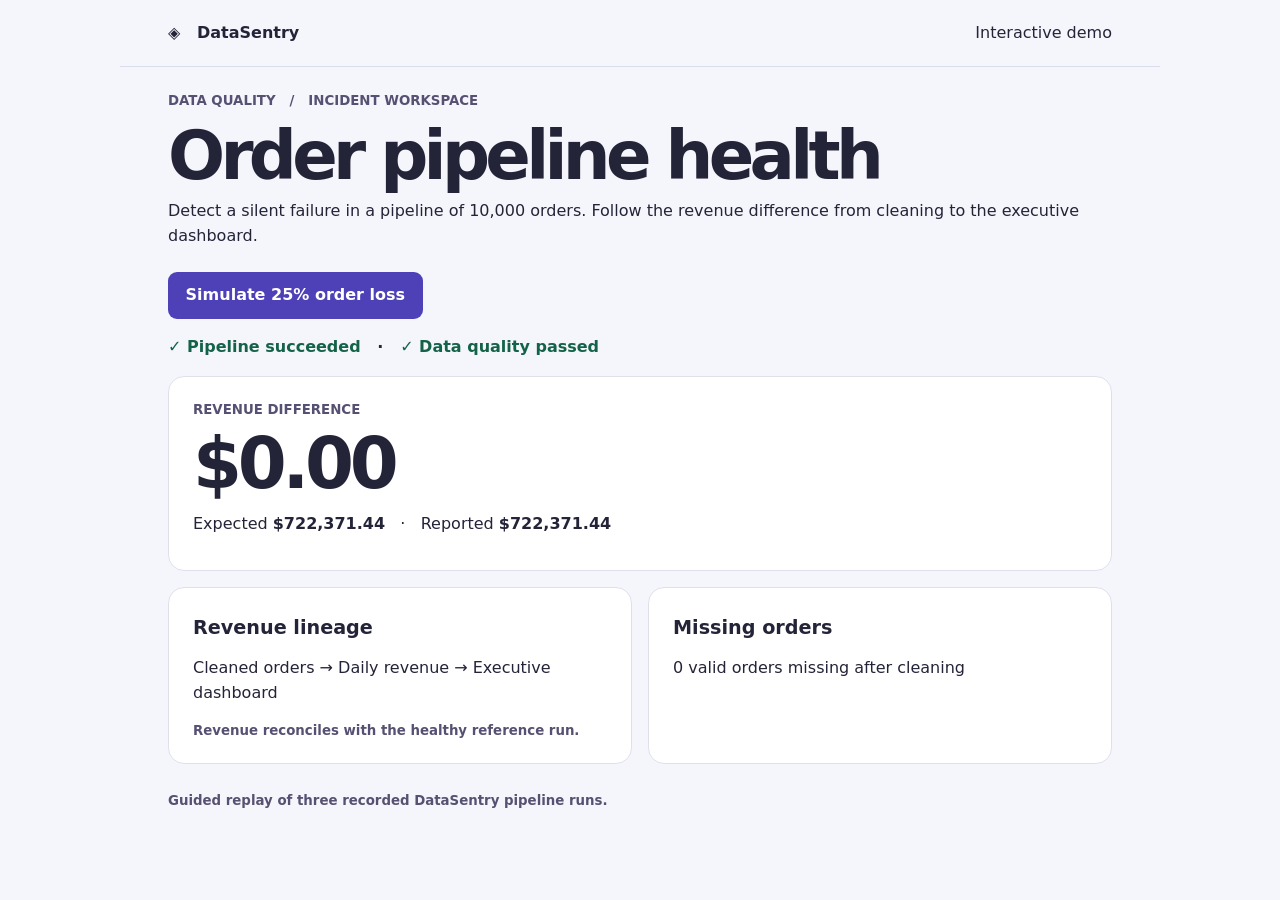
==== index.html @ 9443662e "Publish the DataSentry incident and recovery demo" ====
<!doctype html>
<html lang="en"><head><meta charset="utf-8"><meta name="viewport" content="width=device-width,initial-scale=1"><title>DataSentry | Silent Data Pipeline Failure Detection</title>
<meta name="description" content="Explore DataSentry, an interactive data quality demo that detects silent order loss, traces revenue errors and verifies recovery.">
<link rel="canonical" href="https://codewithraghavv.github.io/datasentry-demo/">
<style>
*{box-sizing:border-box}body{margin:0;background:#f5f6fb;color:#242439;font:16px/1.55 system-ui,sans-serif}header,main{max-width:1040px;margin:auto;padding:1.3rem clamp(1rem,4vw,3rem)}header{display:flex;align-items:center;justify-content:space-between;border-bottom:1px solid #d9dcea}a{color:#4939ac}small{color:#565172;font-weight:650}h1{font-size:clamp(2.4rem,6vw,4.2rem);letter-spacing:-.07em;line-height:1;margin:.6rem 0}button{font:inherit;background:#4e40b7;color:white;padding:.7rem 1.1rem;border:0;border-radius:9px;cursor:pointer;font-weight:600}button:focus-visible,a:focus-visible{outline:3px solid #269779;outline-offset:3px}.panel{background:white;border:1px solid #dfe0ec;border-radius:16px;padding:1.25rem 1.5rem;margin-top:1rem}.number{font-weight:720;font-size:clamp(2.5rem,6vw,4.4rem);line-height:1.2;letter-spacing:-.06em}.bad{color:#a32740}.good{color:#146348}.grid{display:grid;grid-template-columns:1fr 1fr;gap:1rem}h2,h3,p{margin:.35rem 0 .8rem}h2{font-size:1.2rem}table{width:100%;border-collapse:collapse}th,td{text-align:left;border-bottom:1px solid #eee;padding:.3rem}footer{padding:1.5rem 0}#action{margin:.65rem 0}.status{font-weight:650}@media(max-width:650px){.grid{grid-template-columns:1fr;gap:0}}
</style></head><body><header><strong>◈ &nbsp; DataSentry</strong><span>Interactive demo</span></header><main><small>DATA QUALITY &nbsp; / &nbsp; INCIDENT WORKSPACE</small><h1>Order pipeline health</h1><p>Detect a silent failure in a pipeline of 10,000 orders. Follow the revenue difference from cleaning to the executive dashboard.</p>
<button id="action" type="button">Simulate 25% order loss</button><section aria-live="polite" id="report"></section>
<footer><small>Guided replay of three recorded DataSentry pipeline runs.</small></footer></main>
<script src="demo-data.js"></script><script>
const money = value => value.toLocaleString('en-US',{style:'currency',currency:'USD'});
let state='healthy';
function render(){
 const run=runs[state], gap=runs.healthy.revenue-run.revenue, incident=state==='incident';
 document.getElementById('action').textContent=incident?'Restore and rerun':'Simulate 25% order loss';
 document.getElementById('report').innerHTML=`<p class="status"><span class="good">✓ Pipeline succeeded</span> &nbsp; · &nbsp; <span class="${run.healthy?'good':'bad'}">${run.healthy?'✓ Data quality passed':'× Data quality failed'}</span></p>
 <div class="panel"><small>${gap?'UNDERREPORTED REVENUE':'REVENUE DIFFERENCE'}</small><div class="number ${gap?'bad':''}">${money(gap)}</div><p>Expected <b>${money(runs.healthy.revenue)}</b> &nbsp; · &nbsp; Reported <b>${money(run.revenue)}</b></p></div>
 <div class="grid"><article class="panel"><h2>Revenue lineage</h2><p>Cleaned orders → Daily revenue → Executive dashboard</p><small>${incident?'Completed orders removed during cleaning reduced the dashboard total.':state==='recovered'?'Recovery verified. Revenue matches the original healthy run.':'Revenue reconciles with the healthy reference run.'}</small></article>
 <article class="panel"><h2>Missing orders</h2><p>${run.missing.toLocaleString()} valid orders missing after cleaning</p>${run.orders.length?'<table><tr><th>Order ID</th><th>Amount</th></tr>'+run.orders.map(row=>'<tr><td>'+row.order_id+'</td><td>'+money(row.order_amount)+'</td></tr>').join('')+'</table>':''}</article></div>`
}
document.getElementById('action').onclick=()=>{state=state==='incident'?'recovered':'incident';render()};render()
</script></body></html>
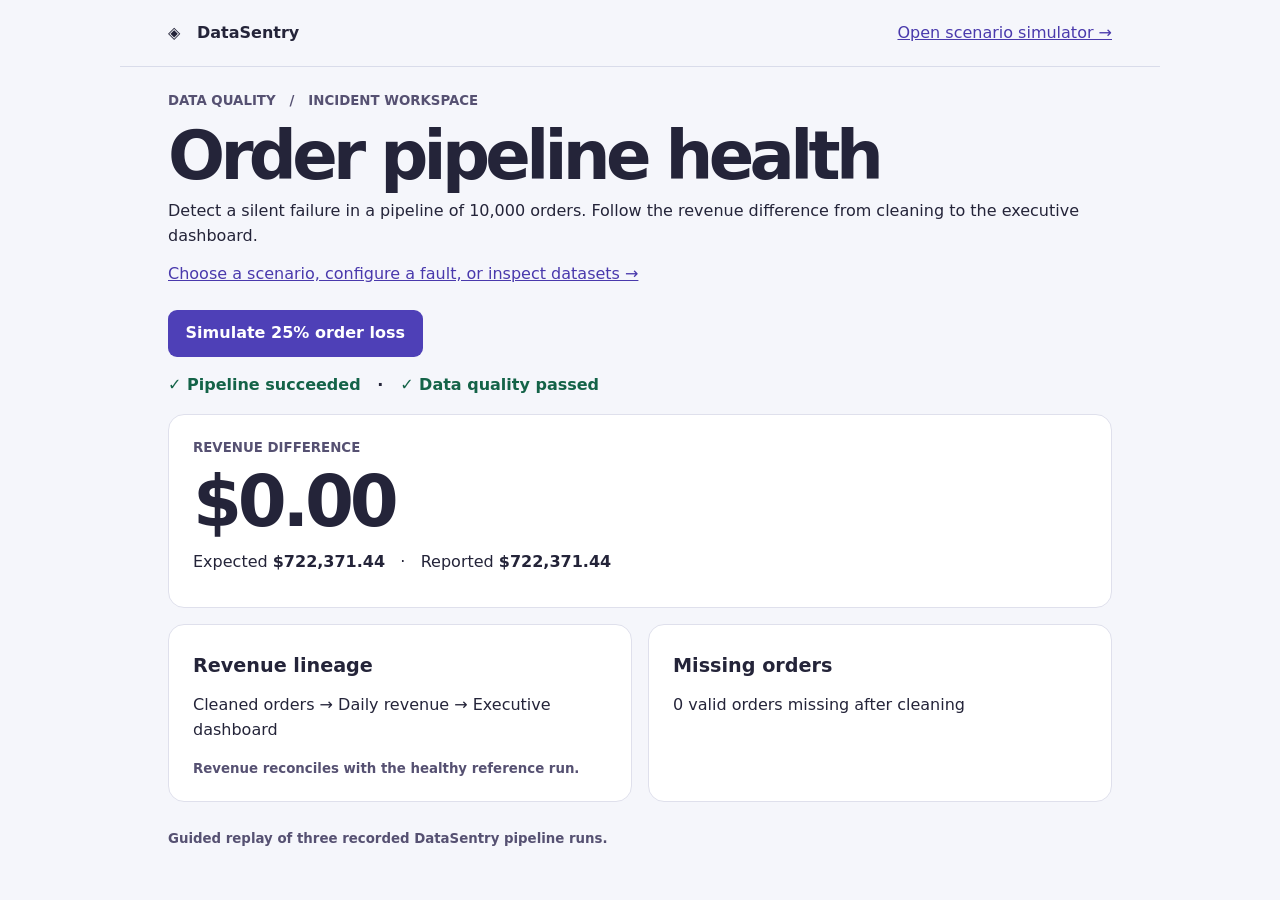
==== commit 67d3c632: "Restore configurable simulations and dataset inspection on the public site" ====
--- a/index.html
+++ b/index.html
@@ -4,8 +4,8 @@
 <link rel="canonical" href="https://codewithraghavv.github.io/datasentry-demo/">
 <style>
 *{box-sizing:border-box}body{margin:0;background:#f5f6fb;color:#242439;font:16px/1.55 system-ui,sans-serif}header,main{max-width:1040px;margin:auto;padding:1.3rem clamp(1rem,4vw,3rem)}header{display:flex;align-items:center;justify-content:space-between;border-bottom:1px solid #d9dcea}a{color:#4939ac}small{color:#565172;font-weight:650}h1{font-size:clamp(2.4rem,6vw,4.2rem);letter-spacing:-.07em;line-height:1;margin:.6rem 0}button{font:inherit;background:#4e40b7;color:white;padding:.7rem 1.1rem;border:0;border-radius:9px;cursor:pointer;font-weight:600}button:focus-visible,a:focus-visible{outline:3px solid #269779;outline-offset:3px}.panel{background:white;border:1px solid #dfe0ec;border-radius:16px;padding:1.25rem 1.5rem;margin-top:1rem}.number{font-weight:720;font-size:clamp(2.5rem,6vw,4.4rem);line-height:1.2;letter-spacing:-.06em}.bad{color:#a32740}.good{color:#146348}.grid{display:grid;grid-template-columns:1fr 1fr;gap:1rem}h2,h3,p{margin:.35rem 0 .8rem}h2{font-size:1.2rem}table{width:100%;border-collapse:collapse}th,td{text-align:left;border-bottom:1px solid #eee;padding:.3rem}footer{padding:1.5rem 0}#action{margin:.65rem 0}.status{font-weight:650}@media(max-width:650px){.grid{grid-template-columns:1fr;gap:0}}
-</style></head><body><header><strong>◈ &nbsp; DataSentry</strong><span>Interactive demo</span></header><main><small>DATA QUALITY &nbsp; / &nbsp; INCIDENT WORKSPACE</small><h1>Order pipeline health</h1><p>Detect a silent failure in a pipeline of 10,000 orders. Follow the revenue difference from cleaning to the executive dashboard.</p>
-<button id="action" type="button">Simulate 25% order loss</button><section aria-live="polite" id="report"></section>
+</style></head><body><header><strong>◈ &nbsp; DataSentry</strong><a href="simulator.html">Open scenario simulator →</a></header><main><small>DATA QUALITY &nbsp; / &nbsp; INCIDENT WORKSPACE</small><h1>Order pipeline health</h1><p>Detect a silent failure in a pipeline of 10,000 orders. Follow the revenue difference from cleaning to the executive dashboard.</p>
+<p><a href="simulator.html">Choose a scenario, configure a fault, or inspect datasets →</a></p><button id="action" type="button">Simulate 25% order loss</button><section aria-live="polite" id="report"></section>
 <footer><small>Guided replay of three recorded DataSentry pipeline runs.</small></footer></main>
 <script src="demo-data.js"></script><script>
 const money = value => value.toLocaleString('en-US',{style:'currency',currency:'USD'});
@@ -21,3 +21,4 @@
 document.getElementById('action').onclick=()=>{state=state==='incident'?'recovered':'incident';render()};render()
 </script></body></html>
 
+
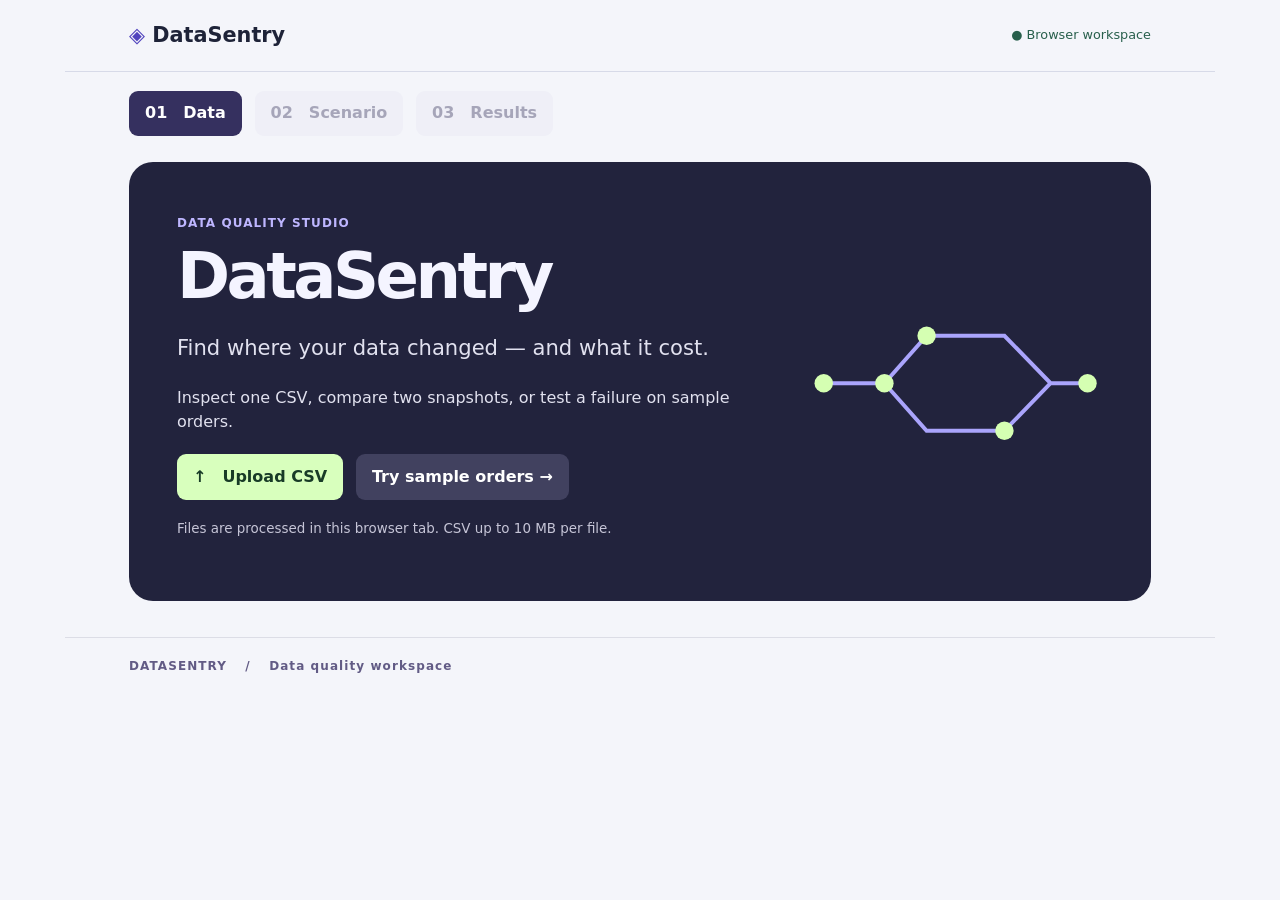
==== commit 4c00dd20: "Make the CSV quality studio the public homepage with snapshot comparison and interactive evidence" ====
--- a/index.html
+++ b/index.html
@@ -1,24 +1,17 @@
 <!doctype html>
-<html lang="en"><head><meta charset="utf-8"><meta name="viewport" content="width=device-width,initial-scale=1"><title>DataSentry | Silent Data Pipeline Failure Detection</title>
-<meta name="description" content="Explore DataSentry, an interactive data quality demo that detects silent order loss, traces revenue errors and verifies recovery.">
-<link rel="canonical" href="https://codewithraghavv.github.io/datasentry-demo/">
-<style>
-*{box-sizing:border-box}body{margin:0;background:#f5f6fb;color:#242439;font:16px/1.55 system-ui,sans-serif}header,main{max-width:1040px;margin:auto;padding:1.3rem clamp(1rem,4vw,3rem)}header{display:flex;align-items:center;justify-content:space-between;border-bottom:1px solid #d9dcea}a{color:#4939ac}small{color:#565172;font-weight:650}h1{font-size:clamp(2.4rem,6vw,4.2rem);letter-spacing:-.07em;line-height:1;margin:.6rem 0}button{font:inherit;background:#4e40b7;color:white;padding:.7rem 1.1rem;border:0;border-radius:9px;cursor:pointer;font-weight:600}button:focus-visible,a:focus-visible{outline:3px solid #269779;outline-offset:3px}.panel{background:white;border:1px solid #dfe0ec;border-radius:16px;padding:1.25rem 1.5rem;margin-top:1rem}.number{font-weight:720;font-size:clamp(2.5rem,6vw,4.4rem);line-height:1.2;letter-spacing:-.06em}.bad{color:#a32740}.good{color:#146348}.grid{display:grid;grid-template-columns:1fr 1fr;gap:1rem}h2,h3,p{margin:.35rem 0 .8rem}h2{font-size:1.2rem}table{width:100%;border-collapse:collapse}th,td{text-align:left;border-bottom:1px solid #eee;padding:.3rem}footer{padding:1.5rem 0}#action{margin:.65rem 0}.status{font-weight:650}@media(max-width:650px){.grid{grid-template-columns:1fr;gap:0}}
-</style></head><body><header><strong>◈ &nbsp; DataSentry</strong><a href="simulator.html">Open scenario simulator →</a></header><main><small>DATA QUALITY &nbsp; / &nbsp; INCIDENT WORKSPACE</small><h1>Order pipeline health</h1><p>Detect a silent failure in a pipeline of 10,000 orders. Follow the revenue difference from cleaning to the executive dashboard.</p>
-<p><a href="simulator.html">Choose a scenario, configure a fault, or inspect datasets →</a></p><button id="action" type="button">Simulate 25% order loss</button><section aria-live="polite" id="report"></section>
-<footer><small>Guided replay of three recorded DataSentry pipeline runs.</small></footer></main>
-<script src="demo-data.js"></script><script>
-const money = value => value.toLocaleString('en-US',{style:'currency',currency:'USD'});
-let state='healthy';
-function render(){
- const run=runs[state], gap=runs.healthy.revenue-run.revenue, incident=state==='incident';
- document.getElementById('action').textContent=incident?'Restore and rerun':'Simulate 25% order loss';
- document.getElementById('report').innerHTML=`<p class="status"><span class="good">✓ Pipeline succeeded</span> &nbsp; · &nbsp; <span class="${run.healthy?'good':'bad'}">${run.healthy?'✓ Data quality passed':'× Data quality failed'}</span></p>
- <div class="panel"><small>${gap?'UNDERREPORTED REVENUE':'REVENUE DIFFERENCE'}</small><div class="number ${gap?'bad':''}">${money(gap)}</div><p>Expected <b>${money(runs.healthy.revenue)}</b> &nbsp; · &nbsp; Reported <b>${money(run.revenue)}</b></p></div>
- <div class="grid"><article class="panel"><h2>Revenue lineage</h2><p>Cleaned orders → Daily revenue → Executive dashboard</p><small>${incident?'Completed orders removed during cleaning reduced the dashboard total.':state==='recovered'?'Recovery verified. Revenue matches the original healthy run.':'Revenue reconciles with the healthy reference run.'}</small></article>
- <article class="panel"><h2>Missing orders</h2><p>${run.missing.toLocaleString()} valid orders missing after cleaning</p>${run.orders.length?'<table><tr><th>Order ID</th><th>Amount</th></tr>'+run.orders.map(row=>'<tr><td>'+row.order_id+'</td><td>'+money(row.order_amount)+'</td></tr>').join('')+'</table>':''}</article></div>`
-}
-document.getElementById('action').onclick=()=>{state=state==='incident'?'recovered':'incident';render()};render()
-</script></body></html>
+<html lang="en"><head><meta charset="utf-8"><meta name="viewport" content="width=device-width,initial-scale=1"><title>DataSentry | Interactive data quality checker</title><meta name="description" content="Inspect CSV files, compare snapshots, simulate pipeline failures and trace record-level changes with DataSentry."><link rel="canonical" href="https://codewithraghavv.github.io/datasentry-demo/"><link rel="stylesheet" href="studio.css"></head><body>
+<header><a class="brand" href="./"><b>◈</b> DataSentry</a><span class="pill">● Browser workspace</span></header>
+<main><nav id="steps" aria-label="Workspace steps"><button data-step="data">01　Data</button><button data-step="scenario" disabled>02　Scenario</button><button data-step="results" disabled>03　Results</button></nav>
+<section id="data"><div class="hero"><div><small>DATA QUALITY STUDIO</small><h1>DataSentry</h1><p class="lead">Find where your data changed — and what it cost.</p><p>Inspect one CSV, compare two snapshots, or test a failure on sample orders.</p><div class="actions"><label class="button" for="upload">↑　Upload CSV</label><input id="upload" type="file" accept=".csv,text/csv"><button id="sample" class="secondary">Try sample orders →</button></div><p class="hint">Files are processed in this browser tab. CSV up to 10 MB per file.</p></div><div class="motif" aria-hidden="true"><svg viewBox="0 0 230 150"><g fill="none" stroke="#aaa4fc" stroke-width="3"><path d="M18 76H64L96 40H155L190 76H218 M64 76L96 112H155L190 76"/></g><g fill="#d5ffb2"><circle cx="18" cy="76" r="7"/><circle cx="64" cy="76" r="7"/><circle cx="96" cy="40" r="7"/><circle cx="155" cy="112" r="7"/><circle cx="218" cy="76" r="7"/></g></svg></div></div><div id="setup" hidden class="panel"><small>INPUT PROFILE</small><h2 id="filename"></h2><p>Choose a stable record ID. Amount and date are optional.</p><div id="mapping" class="fields"></div><h3>Preview · first five rows</h3><div id="inputPreview" class="scroll"></div><button id="next">Choose analysis →</button></div></section>
+<section id="scenario" hidden><small>02 / CONFIGURATION</small><h1>Choose an analysis</h1><p id="context"></p><div class="cards" id="modes"><button data-mode="single">01 / Inspect file<span>Find duplicates, blanks and invalid values.</span></button><button data-mode="compare">02 / Compare snapshots<span>Trace missing, added and changed records.</span></button><button data-mode="simulate">03 / Simulate a failure<span>Test pipeline resilience with controlled faults.</span></button></div>
+<div class="panel"><div id="single"><h2>Quality checks</h2><p>Scan IDs, empty fields, mapped amounts and mapped dates. To test freshness, choose the oldest acceptable date.</p><label>Freshness cutoff (optional)<input type="date" id="cutoff"></label></div>
+<div id="compare" hidden><h2>After snapshot</h2><label>Choose the second CSV<input id="after" type="file" accept=".csv,text/csv"></label><p id="afterName"></p><div id="afterMapping" class="fields"></div></div>
+<div id="simulate" hidden><h2>Fault configuration</h2><div class="fields"><label>Scenario<select id="fault"><option value="drop">Missing rows</option><option value="duplicate">Duplicate orders</option><option value="value">Value multiplier</option><option value="stale">Stale timestamps</option><option value="healthy">Healthy baseline</option></select></label><label id="paramLabel"><span></span><select id="param"></select></label><label>Rows to process<input type="number" id="limit" min="1" step="1"></label></div></div><button id="analyze">Run analysis →</button></div></section>
+<section id="results" hidden><small>03 / INVESTIGATION</small><h1>Analysis dashboard</h1><p id="summary"></p><nav id="tabs" aria-label="Dashboard views"><button data-view="overview">Overview</button><button data-view="lineage">Lineage</button><button data-view="records">Records</button><button data-view="datasets">Datasets</button></nav>
+<div id="overview"><div id="metrics" class="cards"></div><div class="panel"><small>FINDINGS BY TYPE</small><h2>What changed?</h2><p>Choose a bar to inspect its evidence.</p><div id="bars"></div></div><div class="panel" id="volumePanel" hidden><small>VOLUME COMPARISON</small><h2>Where row counts changed</h2><p>Select a snapshot to inspect its rows.</p><div id="volume"></div></div></div>
+<div id="lineage" hidden class="panel"><small>OBSERVED BOUNDARIES</small><h2>Trace the change</h2><p id="lineageText"></p><div id="nodes" class="flow"></div><p id="nodeText"></p></div>
+<div id="records" hidden class="panel"><h2>Record evidence</h2><div class="fields"><label>Finding type<select id="filter"></select></label><label>Search by record ID<input id="search" type="search"></label></div><div id="evidence" class="scroll"></div></div>
+<div id="datasets" hidden class="panel"><h2>Dataset inspector</h2><label>Dataset<select id="dataset"></select></label><div id="datasetTable" class="scroll"></div></div><div class="actions"><button id="again" class="secondary">Configure another check</button><button id="recover" hidden>Restore and rerun</button></div></section>
+<p id="notice" role="status"></p></main><footer>DATASENTRY　 /　 Data quality workspace</footer>
+<script type="module" src="studio.js"></script></body></html>
 
-
--- a/studio.css
+++ b/studio.css
@@ -0,0 +1 @@
+:root{font:16px/1.55 system-ui,sans-serif;color:#1e2338;background:#f4f5fa}*{box-sizing:border-box}[hidden]{display:none!important}body{margin:0}header,main,footer{max-width:1150px;margin:auto;padding:1.2rem clamp(1rem,5vw,4rem)}header{display:flex;justify-content:space-between;align-items:center;border-bottom:1px solid #d7dae8}.brand{color:inherit;font-size:1.3rem;text-decoration:none;font-weight:750}.brand b{color:#5043bd}.pill{font-size:.8rem;color:#285f4c}nav,.actions,.fields,.flow{display:flex;flex-wrap:wrap;gap:.8rem;align-items:center}nav{margin-bottom:1.6rem}button,.button{font:inherit;font-weight:650;border:0;border-radius:9px;padding:.65rem 1rem;background:#4c42b8;color:white;cursor:pointer}button:disabled{opacity:.45;cursor:default}nav button,.secondary{color:#49466b;background:#e9e9f4}nav button[aria-current=true],button[aria-pressed=true]{background:#35305f;color:white}.hero{background:#22233d;color:#f4f4ff;border-radius:24px;display:grid;grid-template-columns:2fr 1fr;gap:1rem;padding:clamp(1.4rem,4vw,3rem)}.motif{display:grid;align-items:center}.hero small{color:#beb6ff}.hero p{color:#e1e1ef}.hero .hint{font-size:.84rem;color:#c6c5d7}.hero .button{background:#d8ffbd;color:#183b27}.hero .secondary{background:#41415f;color:white}.actions{margin:1.2rem 0}.hero input[type=file]{position:absolute;width:1px;height:1px;overflow:hidden;clip-path:inset(50%)}.hero .actions:focus-within,.button:focus-visible,button:focus-visible{outline:3px solid #8175f1;outline-offset:3px}h1{font-size:clamp(2.2rem,5vw,4.2rem);line-height:1.06;letter-spacing:-.055em;margin:.5rem 0}h2,h3{line-height:1.2}.lead{font-size:1.32rem}small,footer{font-weight:700;letter-spacing:.09em;color:#625b85;font-size:.75rem}.panel,.metric,.cards button{padding:1.3rem;background:white;color:inherit;border:1px solid #dfe1ec;border-radius:15px;margin:1rem 0}.cards{display:grid;grid-template-columns:repeat(3,1fr);gap:.8rem}.cards button{text-align:left}.cards button[aria-pressed=true]{border:2px solid #584bc2;background:#efedff}.cards span,.metric strong{display:block}.cards span{font-size:.86rem;font-weight:400}.metric strong{font-size:1.65rem}.fields{align-items:end}label{display:grid;gap:.3rem;font-size:.9rem;font-weight:600}select,input:not([type=file]){background:#fff;border:1px solid #bdc1d2;padding:.55rem;border-radius:7px;color:inherit;font:inherit;max-width:100%}input[type=file]{max-width:100%}.scroll{overflow:auto;max-height:25rem;margin:1rem 0}table{border-collapse:collapse;font-size:.86rem}td,th{border-bottom:1px solid #dddfea;padding:.45rem .75rem;text-align:left;white-space:nowrap}th{background:#f1f2f8}.bar{display:grid;grid-template-columns:minmax(7rem,1fr) 2fr 3rem;align-items:center;gap:.6rem;width:100%;text-align:left;background:white;color:#282742}.bar i{height:.85rem;border-radius:6px;background:#6e61c4}.flow button{background:#eeedf7;color:#383455}.flow button.impacted{color:#8c2535;background:#fce9eb}#notice{font-weight:600;color:#8a3246}#analyze{margin-top:1rem}footer{border-top:1px solid #dcdde6}@media(max-width:680px){.hero,.cards{grid-template-columns:1fr}.motif{display:none}.cards button,.metric{margin:.2rem 0}nav{gap:.35rem}nav button{padding:.55rem}.fields{align-items:stretch}}
